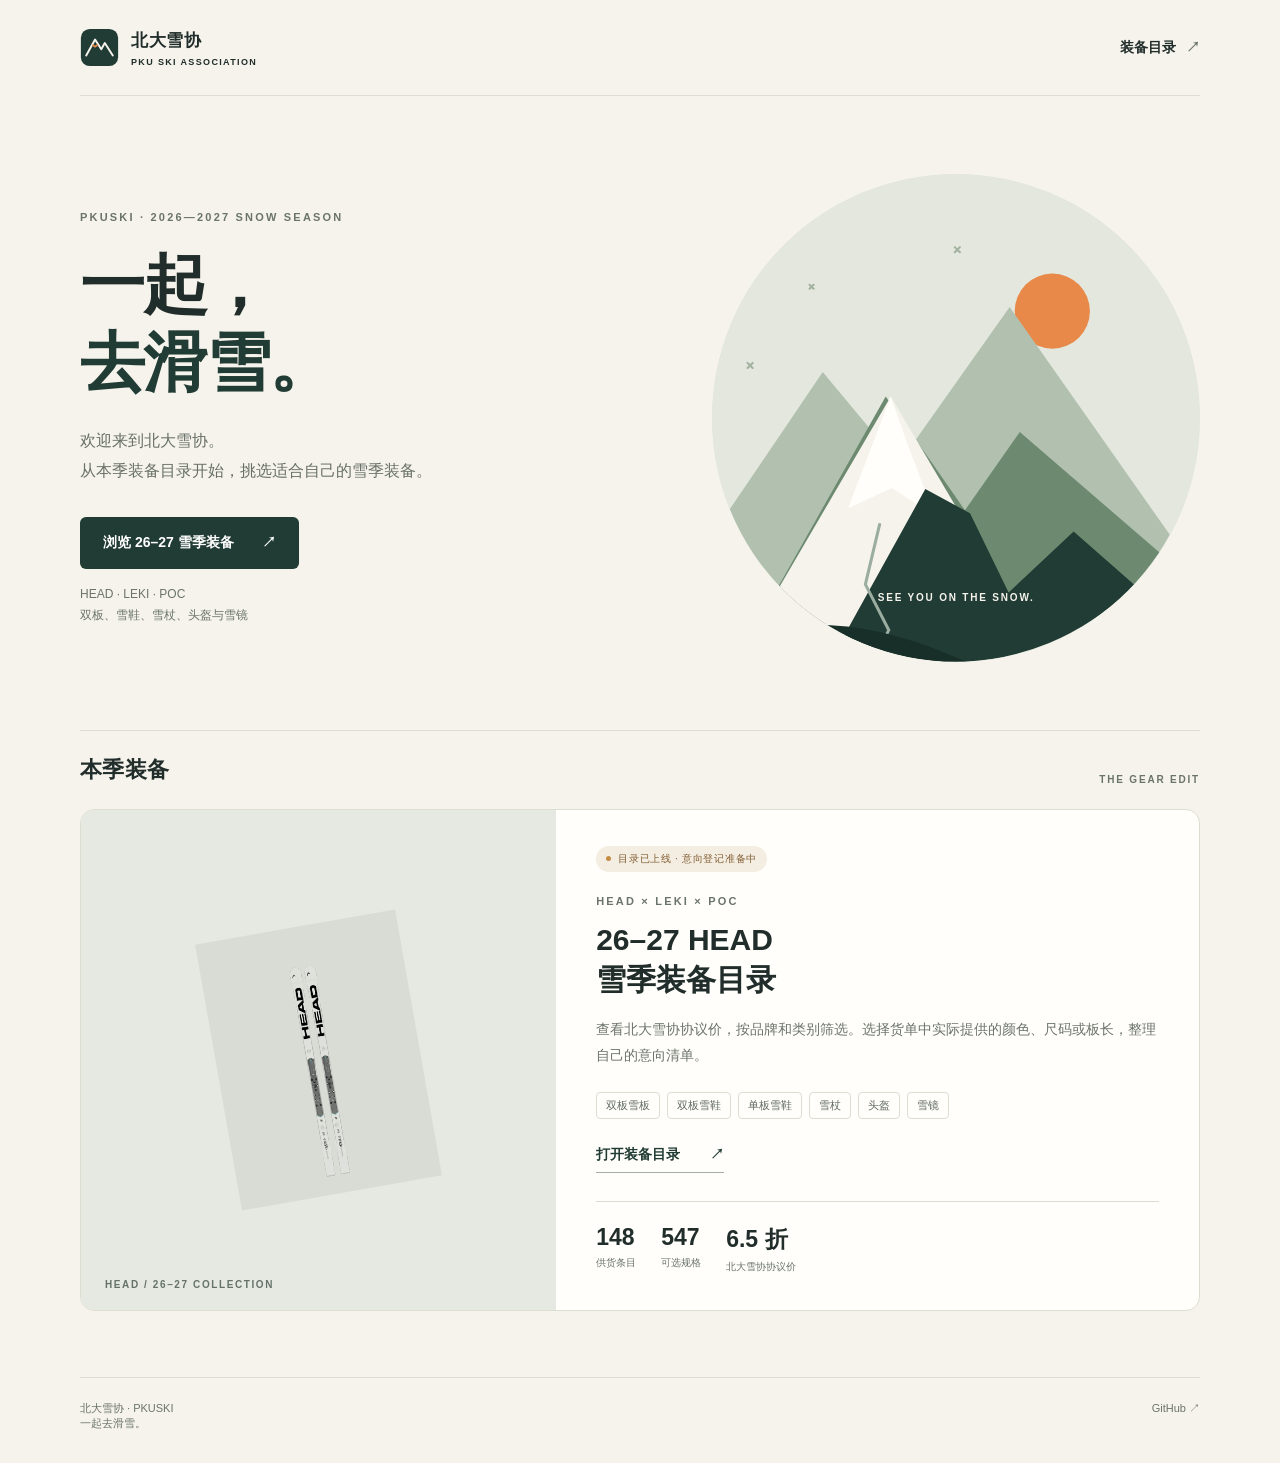
==== index.html @ 8ed2e972 "Publish PKUSKI homepage and HEADpresale equipment catalog" ====
<!doctype html>
<html lang="zh-CN">
<head>
  <meta charset="utf-8">
  <meta name="viewport" content="width=device-width,initial-scale=1">
  <meta name="referrer" content="no-referrer">
  <meta name="description" content="北大雪协 PKUSKI 主页。浏览 26–27 雪季 HEAD、LEKI、POC 装备目录，选择颜色、尺码与板长，整理个人意向清单。">
  <meta name="theme-color" content="#f5f3ec">
  <link rel="canonical" href="https://pkuski.github.io/">
  <title>北大雪协 · PKUSKI</title>
  <style>
    :root{--paper:#f5f3ec;--ink:#212d2a;--green:#213c34;--muted:#6b746b;--orange:#e88949;--line:#dcded2;font-family:-apple-system,BlinkMacSystemFont,"Segoe UI","PingFang SC","Microsoft YaHei",sans-serif;color:var(--ink);background:var(--paper)}
    *{box-sizing:border-box}body{margin:0}a{color:inherit;text-decoration:none}button,a{-webkit-tap-highlight-color:transparent}a:focus-visible{outline:3px solid var(--orange);outline-offset:6px}main,header,footer{width:min(1120px,calc(100% - 64px));margin:auto}header{display:flex;align-items:center;justify-content:space-between;gap:24px;padding:28px 0;border-bottom:1px solid var(--line)}.identity{display:flex;gap:12px;align-items:center}.identity svg{width:39px;height:39px}.identity strong{display:block;font-size:17px;letter-spacing:.04em}.identity small{display:block;font-size:9px;font-weight:700;letter-spacing:.15em;margin-top:5px}.nav-link{font-size:14px;font-weight:600}.nav-link span{margin-left:10px;color:var(--muted)}.hero{padding:78px 0 68px;display:grid;grid-template-columns:1.08fr .92fr;align-items:center;gap:60px}.eyebrow{font-size:11px;font-weight:700;letter-spacing:.2em;color:var(--muted);margin:0 0 23px}.hero h1{font-size:clamp(40px,5.1vw,65px);line-height:1.2;letter-spacing:-.03em;margin:0 0 24px;font-weight:750}.hero h1 span{display:block;color:var(--green)}.lead{font-size:16px;line-height:1.9;color:#687068;max-width:400px;margin:0 0 31px}.button{display:inline-flex;gap:28px;align-items:center;justify-content:space-between;padding:16px 23px;background:var(--green);color:#fff;border-radius:6px;font-size:14px;font-weight:600;min-height:52px}.button:hover{background:#355147}.hero-note{font-size:12px;color:var(--muted);line-height:1.7;margin:15px 0 0}.mountain{position:relative;aspect-ratio:1/1;border-radius:50%;overflow:hidden;background:#e3e7dd}.mountain svg{width:100%;height:100%;display:block}.season-label{position:absolute;left:50%;bottom:12%;transform:translateX(-50%);font-size:10px;letter-spacing:.18em;font-weight:700;color:#f5f3ec;white-space:nowrap}.section-top{display:flex;align-items:end;justify-content:space-between;padding:24px 0;border-top:1px solid var(--line);gap:20px}.section-top h2{margin:0;font-size:22px;letter-spacing:.02em}.section-top p{font-size:10px;font-weight:700;letter-spacing:.18em;color:var(--muted);margin:0}.gear-card{display:grid;grid-template-columns:.85fr 1.15fr;background:#fffefa;border:1px solid var(--line);border-radius:14px;overflow:hidden;margin-bottom:66px}.gear-art{min-height:320px;position:relative;background:#e6e9e2;display:flex;align-items:center;justify-content:center;padding:26px;overflow:hidden}.gear-art img{width:100%;height:270px;object-fit:contain;mix-blend-mode:multiply;transform:rotate(-10deg)}.gear-art small{position:absolute;bottom:20px;left:24px;font-size:10px;letter-spacing:.16em;font-weight:700;color:#657269}.gear-info{padding:36px 40px}.tag{display:inline-flex;align-items:center;gap:7px;padding:6px 10px;border-radius:30px;font-size:10px;letter-spacing:.07em;background:#f4eee2;color:#805d32}.tag::before{content:"";width:5px;height:5px;border-radius:50%;background:#c28d46}.gear-info .eyebrow{margin:23px 0 13px}.gear-info h3{font-size:30px;line-height:1.35;margin:0 0 16px}.gear-description{color:#6c746b;font-size:14px;line-height:1.85;margin:0 0 24px}.categories{display:flex;gap:7px;flex-wrap:wrap;margin-bottom:26px}.categories span{border:1px solid var(--line);padding:5px 9px;border-radius:4px;font-size:11px;color:#616b62}.gear-link{display:inline-flex;align-items:center;gap:30px;font-weight:700;font-size:14px;color:var(--green);border-bottom:1px solid #a4b0a1;padding-bottom:8px}.gear-link:hover{color:#65794f}.stats{display:flex;gap:25px;margin:28px 0 0;padding-top:22px;border-top:1px solid var(--line)}.stats strong{display:block;font-size:23px;font-weight:650}.stats span{display:block;font-size:10px;margin-top:5px;color:var(--muted)}footer{border-top:1px solid var(--line);padding:23px 0 32px;display:flex;justify-content:space-between;gap:24px;font-size:11px;color:var(--muted)}footer a:hover{color:var(--green)}
    @media(max-width:700px){main,header,footer{width:calc(100% - 36px)}header{padding:21px 0}.identity strong{font-size:15px}.identity small{font-size:8px}.identity svg{width:34px;height:34px}.nav-link{font-size:12px}.hero{padding:47px 0 40px;grid-template-columns:1fr;gap:35px}.hero h1{font-size:44px}.hero .eyebrow{margin-bottom:18px}.lead{font-size:14px;margin-bottom:24px}.mountain{width:75%;max-width:330px;margin:0 auto}.section-top{padding:22px 0}.section-top h2{font-size:19px}.section-top p{font-size:9px}.gear-card{grid-template-columns:1fr;margin-bottom:42px}.gear-art{min-height:215px;padding:18px}.gear-art img{height:190px}.gear-info{padding:28px 23px}.gear-info h3{font-size:27px}.gear-info .eyebrow{margin-top:20px}.stats{gap:28px}.stats strong{font-size:22px}footer{font-size:10px;line-height:1.7;align-items:center}.nav-link span{margin-left:4px}}
    @media(prefers-reduced-motion:reduce){*{scroll-behavior:auto}}
  </style>
</head>
<body>
  <header>
    <a class="identity" href="./" aria-label="北大雪协主页">
      <svg viewBox="0 0 44 44" aria-hidden="true"><rect x="1" y="1" width="42" height="42" rx="10" fill="#213c34"/><path d="m7 31 10-18 7 11 4-7 9 14" fill="none" stroke="#f5f3ec" stroke-width="2.2" stroke-linecap="round" stroke-linejoin="round"/><path d="m14 19 3 2 3-2" fill="none" stroke="#e88949" stroke-width="2"/></svg>
      <span><strong>北大雪协</strong><small>PKU SKI ASSOCIATION</small></span>
    </a>
    <a class="nav-link" href="./HEADpresale/">装备目录<span aria-hidden="true">↗</span></a>
  </header>
  <main>
    <section class="hero">
      <div>
        <p class="eyebrow">PKUSKI · 2026—2027 SNOW SEASON</p>
        <h1>一起，<span>去滑雪。</span></h1>
        <p class="lead">欢迎来到北大雪协。<br>从本季装备目录开始，挑选适合自己的雪季装备。</p>
        <a class="button" href="./HEADpresale/">浏览 26–27 雪季装备 <span aria-hidden="true">↗</span></a>
        <p class="hero-note">HEAD · LEKI · POC<br>双板、雪鞋、雪杖、头盔与雪镜</p>
      </div>
      <div class="mountain" aria-hidden="true">
        <svg viewBox="0 0 480 480"><defs><clipPath id="circle"><circle cx="240" cy="240" r="240"/></clipPath></defs><g clip-path="url(#circle)"><rect width="480" height="480" fill="#e3e7dd"/><circle cx="335" cy="135" r="37" fill="#e88949"/><path d="m-30 400 139-205 75 90 109-154 216 307z" fill="#b1c0af"/><path d="m45 442 126-223 78 112 54-77 225 194z" fill="#6d8a71"/><path d="m0 520 176-301 169 286z" fill="#f5f3ec"/><path d="m176 219-42 110 43-20 42 27-28-74z" fill="#fffefa"/><path d="m210 310 44 24 38 78 64-60 187 164H96z" fill="#213c34"/><path d="m165 345-14 59 23 45-27 54" stroke="#9baca0" stroke-width="3" fill="none" stroke-linecap="round"/><path d="M0 461q114-40 233 12t260-12v80H0" fill="#172e29"/><path d="m35 186 5 5m-5 0 5-5m56-77 4 4m-4 0 4-4m139-37 5 5m-5 0 5-5" stroke="#a3b2a0" stroke-width="2" stroke-linecap="round"/></g></svg>
        <span class="season-label">SEE YOU ON THE SNOW.</span>
      </div>
    </section>
    <section aria-labelledby="gear-heading">
      <div class="section-top"><h2 id="gear-heading">本季装备</h2><p>THE GEAR EDIT</p></div>
      <article class="gear-card">
        <div class="gear-art"><img src="./HEADpresale/products/head-f313005-official.webp" alt="HEAD 双板雪板官方产品图片" width="420" height="270" loading="lazy"><small>HEAD / 26–27 COLLECTION</small></div>
        <div class="gear-info">
          <span class="tag">目录已上线 · 意向登记准备中</span>
          <p class="eyebrow">HEAD × LEKI × POC</p>
          <h3>26–27 HEAD<br>雪季装备目录</h3>
          <p class="gear-description">查看北大雪协协议价，按品牌和类别筛选。选择货单中实际提供的颜色、尺码或板长，整理自己的意向清单。</p>
          <div class="categories" aria-label="商品类别"><span>双板雪板</span><span>双板雪鞋</span><span>单板雪鞋</span><span>雪杖</span><span>头盔</span><span>雪镜</span></div>
          <a class="gear-link" href="./HEADpresale/">打开装备目录 <span aria-hidden="true">↗</span></a>
          <div class="stats"><div><strong>148</strong><span>供货条目</span></div><div><strong>547</strong><span>可选规格</span></div><div><strong>6.5 折</strong><span>北大雪协协议价</span></div></div>
        </div>
      </article>
    </section>
  </main>
  <footer><span>北大雪协 · PKUSKI<br>一起去滑雪。</span><a href="https://github.com/PKUSKI" target="_blank" rel="noreferrer">GitHub ↗</a></footer>
</body>
</html>
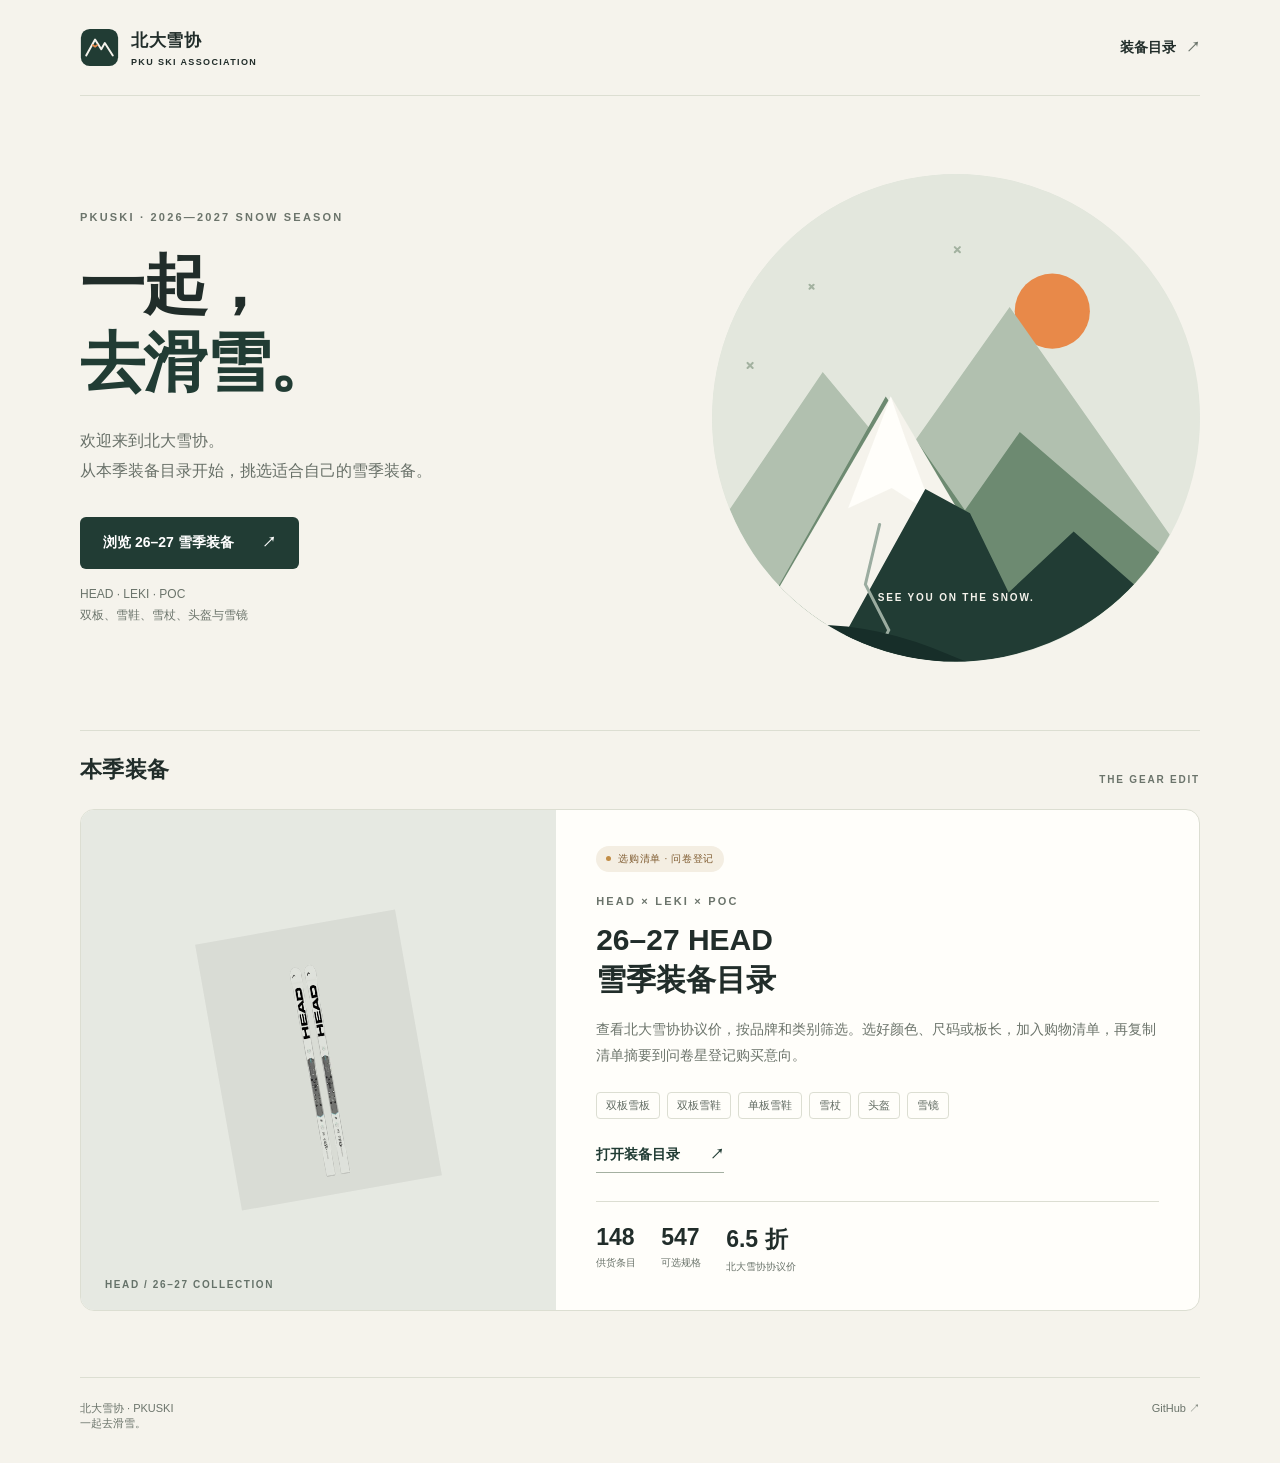
==== commit e1cc7f88: "Add shopping-list summaries and questionnaire handoff to HEADpresale" ====
--- a/index.html
+++ b/index.html
@@ -42,10 +42,10 @@
       <article class="gear-card">
         <div class="gear-art"><img src="./HEADpresale/products/head-f313005-official.webp" alt="HEAD 双板雪板官方产品图片" width="420" height="270" loading="lazy"><small>HEAD / 26–27 COLLECTION</small></div>
         <div class="gear-info">
-          <span class="tag">目录已上线 · 意向登记准备中</span>
+          <span class="tag">选购清单 · 问卷登记</span>
           <p class="eyebrow">HEAD × LEKI × POC</p>
           <h3>26–27 HEAD<br>雪季装备目录</h3>
-          <p class="gear-description">查看北大雪协协议价，按品牌和类别筛选。选择货单中实际提供的颜色、尺码或板长，整理自己的意向清单。</p>
+          <p class="gear-description">查看北大雪协协议价，按品牌和类别筛选。选好颜色、尺码或板长，加入购物清单，再复制清单摘要到问卷星登记购买意向。</p>
           <div class="categories" aria-label="商品类别"><span>双板雪板</span><span>双板雪鞋</span><span>单板雪鞋</span><span>雪杖</span><span>头盔</span><span>雪镜</span></div>
           <a class="gear-link" href="./HEADpresale/">打开装备目录 <span aria-hidden="true">↗</span></a>
           <div class="stats"><div><strong>148</strong><span>供货条目</span></div><div><strong>547</strong><span>可选规格</span></div><div><strong>6.5 折</strong><span>北大雪协协议价</span></div></div>
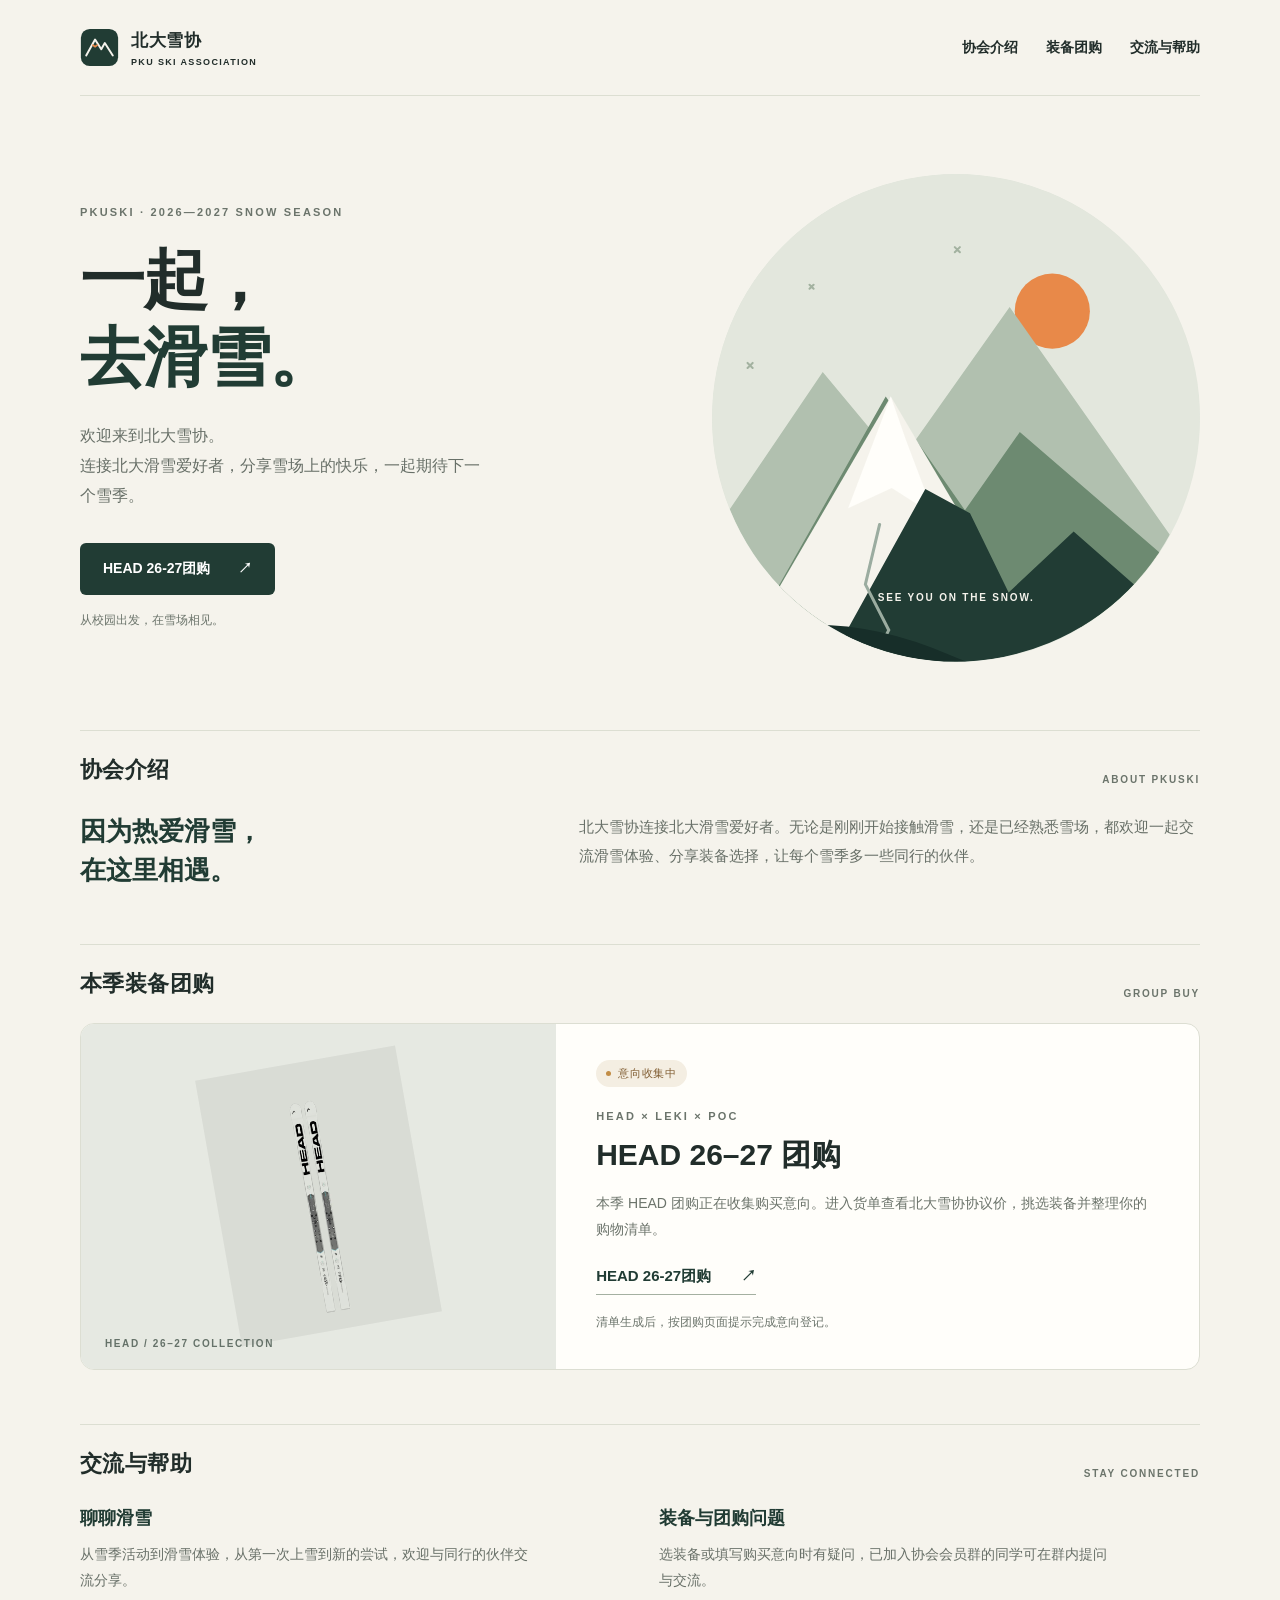
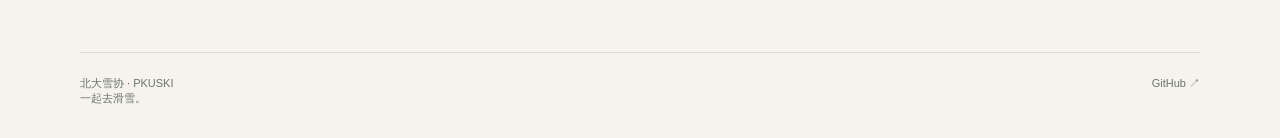
==== commit 9a10f810: "Refine association homepage and HEAD intent guide; connect questionnaire" ====
--- a/index.html
+++ b/index.html
@@ -4,14 +4,14 @@
   <meta charset="utf-8">
   <meta name="viewport" content="width=device-width,initial-scale=1">
   <meta name="referrer" content="no-referrer">
-  <meta name="description" content="北大雪协 PKUSKI 主页。浏览 26–27 雪季 HEAD、LEKI、POC 装备目录，选择颜色、尺码与板长，整理个人意向清单。">
+  <meta name="description" content="北大雪协 PKUSKI 主页。连接北大滑雪爱好者，交流滑雪体验，了解本季装备团购。HEAD 26-27团购购买意向收集中。">
   <meta name="theme-color" content="#f5f3ec">
   <link rel="canonical" href="https://pkuski.github.io/">
   <title>北大雪协 · PKUSKI</title>
   <style>
     :root{--paper:#f5f3ec;--ink:#212d2a;--green:#213c34;--muted:#6b746b;--orange:#e88949;--line:#dcded2;font-family:-apple-system,BlinkMacSystemFont,"Segoe UI","PingFang SC","Microsoft YaHei",sans-serif;color:var(--ink);background:var(--paper)}
-    *{box-sizing:border-box}body{margin:0}a{color:inherit;text-decoration:none}button,a{-webkit-tap-highlight-color:transparent}a:focus-visible{outline:3px solid var(--orange);outline-offset:6px}main,header,footer{width:min(1120px,calc(100% - 64px));margin:auto}header{display:flex;align-items:center;justify-content:space-between;gap:24px;padding:28px 0;border-bottom:1px solid var(--line)}.identity{display:flex;gap:12px;align-items:center}.identity svg{width:39px;height:39px}.identity strong{display:block;font-size:17px;letter-spacing:.04em}.identity small{display:block;font-size:9px;font-weight:700;letter-spacing:.15em;margin-top:5px}.nav-link{font-size:14px;font-weight:600}.nav-link span{margin-left:10px;color:var(--muted)}.hero{padding:78px 0 68px;display:grid;grid-template-columns:1.08fr .92fr;align-items:center;gap:60px}.eyebrow{font-size:11px;font-weight:700;letter-spacing:.2em;color:var(--muted);margin:0 0 23px}.hero h1{font-size:clamp(40px,5.1vw,65px);line-height:1.2;letter-spacing:-.03em;margin:0 0 24px;font-weight:750}.hero h1 span{display:block;color:var(--green)}.lead{font-size:16px;line-height:1.9;color:#687068;max-width:400px;margin:0 0 31px}.button{display:inline-flex;gap:28px;align-items:center;justify-content:space-between;padding:16px 23px;background:var(--green);color:#fff;border-radius:6px;font-size:14px;font-weight:600;min-height:52px}.button:hover{background:#355147}.hero-note{font-size:12px;color:var(--muted);line-height:1.7;margin:15px 0 0}.mountain{position:relative;aspect-ratio:1/1;border-radius:50%;overflow:hidden;background:#e3e7dd}.mountain svg{width:100%;height:100%;display:block}.season-label{position:absolute;left:50%;bottom:12%;transform:translateX(-50%);font-size:10px;letter-spacing:.18em;font-weight:700;color:#f5f3ec;white-space:nowrap}.section-top{display:flex;align-items:end;justify-content:space-between;padding:24px 0;border-top:1px solid var(--line);gap:20px}.section-top h2{margin:0;font-size:22px;letter-spacing:.02em}.section-top p{font-size:10px;font-weight:700;letter-spacing:.18em;color:var(--muted);margin:0}.gear-card{display:grid;grid-template-columns:.85fr 1.15fr;background:#fffefa;border:1px solid var(--line);border-radius:14px;overflow:hidden;margin-bottom:66px}.gear-art{min-height:320px;position:relative;background:#e6e9e2;display:flex;align-items:center;justify-content:center;padding:26px;overflow:hidden}.gear-art img{width:100%;height:270px;object-fit:contain;mix-blend-mode:multiply;transform:rotate(-10deg)}.gear-art small{position:absolute;bottom:20px;left:24px;font-size:10px;letter-spacing:.16em;font-weight:700;color:#657269}.gear-info{padding:36px 40px}.tag{display:inline-flex;align-items:center;gap:7px;padding:6px 10px;border-radius:30px;font-size:10px;letter-spacing:.07em;background:#f4eee2;color:#805d32}.tag::before{content:"";width:5px;height:5px;border-radius:50%;background:#c28d46}.gear-info .eyebrow{margin:23px 0 13px}.gear-info h3{font-size:30px;line-height:1.35;margin:0 0 16px}.gear-description{color:#6c746b;font-size:14px;line-height:1.85;margin:0 0 24px}.categories{display:flex;gap:7px;flex-wrap:wrap;margin-bottom:26px}.categories span{border:1px solid var(--line);padding:5px 9px;border-radius:4px;font-size:11px;color:#616b62}.gear-link{display:inline-flex;align-items:center;gap:30px;font-weight:700;font-size:14px;color:var(--green);border-bottom:1px solid #a4b0a1;padding-bottom:8px}.gear-link:hover{color:#65794f}.stats{display:flex;gap:25px;margin:28px 0 0;padding-top:22px;border-top:1px solid var(--line)}.stats strong{display:block;font-size:23px;font-weight:650}.stats span{display:block;font-size:10px;margin-top:5px;color:var(--muted)}footer{border-top:1px solid var(--line);padding:23px 0 32px;display:flex;justify-content:space-between;gap:24px;font-size:11px;color:var(--muted)}footer a:hover{color:var(--green)}
-    @media(max-width:700px){main,header,footer{width:calc(100% - 36px)}header{padding:21px 0}.identity strong{font-size:15px}.identity small{font-size:8px}.identity svg{width:34px;height:34px}.nav-link{font-size:12px}.hero{padding:47px 0 40px;grid-template-columns:1fr;gap:35px}.hero h1{font-size:44px}.hero .eyebrow{margin-bottom:18px}.lead{font-size:14px;margin-bottom:24px}.mountain{width:75%;max-width:330px;margin:0 auto}.section-top{padding:22px 0}.section-top h2{font-size:19px}.section-top p{font-size:9px}.gear-card{grid-template-columns:1fr;margin-bottom:42px}.gear-art{min-height:215px;padding:18px}.gear-art img{height:190px}.gear-info{padding:28px 23px}.gear-info h3{font-size:27px}.gear-info .eyebrow{margin-top:20px}.stats{gap:28px}.stats strong{font-size:22px}footer{font-size:10px;line-height:1.7;align-items:center}.nav-link span{margin-left:4px}}
+    *{box-sizing:border-box}body{margin:0}a{color:inherit;text-decoration:none}button,a{-webkit-tap-highlight-color:transparent}a:focus-visible{outline:3px solid var(--orange);outline-offset:6px}main,header,footer{width:min(1120px,calc(100% - 64px));margin:auto}header{display:flex;align-items:center;justify-content:space-between;gap:24px;padding:28px 0;border-bottom:1px solid var(--line)}.identity{display:flex;gap:12px;align-items:center;flex-shrink:0}.identity svg{width:39px;height:39px}.identity strong{display:block;font-size:17px;letter-spacing:.04em}.identity small{display:block;font-size:9px;font-weight:700;letter-spacing:.15em;margin-top:5px}nav{display:flex;align-items:center;gap:28px}.nav-link{font-size:14px;font-weight:600;white-space:nowrap}.nav-link:hover{color:#65794f}section[id]{scroll-margin-top:24px}.hero{padding:78px 0 68px;display:grid;grid-template-columns:1.08fr .92fr;align-items:center;gap:60px}.eyebrow{font-size:11px;font-weight:700;letter-spacing:.2em;color:var(--muted);margin:0 0 23px}.hero h1{font-size:clamp(40px,5.1vw,65px);line-height:1.2;letter-spacing:-.03em;margin:0 0 24px;font-weight:750}.hero h1 span{display:block;color:var(--green)}.lead{font-size:16px;line-height:1.9;color:#687068;max-width:400px;margin:0 0 31px}.button{display:inline-flex;gap:28px;align-items:center;justify-content:space-between;padding:16px 23px;background:var(--green);color:#fff;border-radius:6px;font-size:14px;font-weight:600;min-height:52px}.button:hover{background:#355147}.hero-note{font-size:12px;color:var(--muted);line-height:1.7;margin:15px 0 0}.mountain{position:relative;aspect-ratio:1/1;border-radius:50%;overflow:hidden;background:#e3e7dd}.mountain svg{width:100%;height:100%;display:block}.season-label{position:absolute;left:50%;bottom:12%;transform:translateX(-50%);font-size:10px;letter-spacing:.18em;font-weight:700;color:#f5f3ec;white-space:nowrap}.section-top{display:flex;align-items:end;justify-content:space-between;padding:24px 0;border-top:1px solid var(--line);gap:20px}.section-top h2{margin:0;font-size:22px;letter-spacing:.02em}.section-top p{font-size:10px;font-weight:700;letter-spacing:.18em;color:var(--muted);margin:0}.about-copy{display:grid;grid-template-columns:.85fr 1.15fr;gap:40px;padding:3px 0 54px}.about-copy h3{font-size:26px;line-height:1.5;margin:0;font-weight:650;color:var(--green)}.about-copy p{margin:0;font-size:15px;line-height:1.95;color:#687068}.gear-card{display:grid;grid-template-columns:.85fr 1.15fr;background:#fffefa;border:1px solid var(--line);border-radius:14px;overflow:hidden;margin-bottom:54px}.gear-art{min-height:320px;position:relative;background:#e6e9e2;display:flex;align-items:center;justify-content:center;padding:26px;overflow:hidden}.gear-art img{width:100%;height:270px;object-fit:contain;mix-blend-mode:multiply;transform:rotate(-10deg)}.gear-art small{position:absolute;bottom:20px;left:24px;font-size:10px;letter-spacing:.16em;font-weight:700;color:#657269}.gear-info{padding:36px 40px}.tag{display:inline-flex;align-items:center;gap:7px;padding:6px 10px;border-radius:30px;font-size:11px;letter-spacing:.07em;background:#f4eee2;color:#805d32}.tag::before{content:"";width:5px;height:5px;border-radius:50%;background:#c28d46}.gear-info .eyebrow{margin:23px 0 13px}.gear-info h3{font-size:30px;line-height:1.35;margin:0 0 16px}.gear-description{color:#6c746b;font-size:14px;line-height:1.85;margin:0 0 24px}.gear-link{display:inline-flex;align-items:center;gap:30px;font-weight:700;font-size:15px;color:var(--green);border-bottom:1px solid #a4b0a1;padding-bottom:8px}.gear-link:hover{color:#65794f}.gear-note{font-size:12px;color:var(--muted);line-height:1.75;margin:17px 0 0}.community-grid{display:grid;grid-template-columns:1fr 1fr;gap:38px;padding:3px 0 58px}.community-grid h3{font-size:18px;color:var(--green);margin:0 0 11px}.community-grid p{font-size:14px;color:#687068;line-height:1.9;margin:0;max-width:450px}footer{border-top:1px solid var(--line);padding:23px 0 32px;display:flex;justify-content:space-between;gap:24px;font-size:11px;color:var(--muted)}footer a:hover{color:var(--green)}
+    @media(max-width:700px){main,header,footer{width:calc(100% - 36px)}header{padding:21px 0;flex-wrap:wrap;gap:21px}nav{width:100%;justify-content:space-between;gap:14px}.identity strong{font-size:15px}.identity small{font-size:8px}.identity svg{width:34px;height:34px}.nav-link{font-size:12px}.hero{padding:47px 0 40px;grid-template-columns:1fr;gap:35px}.hero h1{font-size:44px}.hero .eyebrow{margin-bottom:18px}.lead{font-size:14px;margin-bottom:24px}.mountain{width:75%;max-width:330px;margin:0 auto}.section-top{padding:22px 0}.section-top h2{font-size:19px}.section-top p{font-size:9px}.about-copy{grid-template-columns:1fr;gap:16px;padding-bottom:38px}.about-copy h3{font-size:23px}.about-copy p{font-size:14px}.gear-card{grid-template-columns:1fr;margin-bottom:38px}.gear-art{min-height:215px;padding:18px}.gear-art img{height:190px}.gear-info{padding:28px 23px}.gear-info h3{font-size:27px}.gear-info .eyebrow{margin-top:20px}.community-grid{grid-template-columns:1fr;gap:25px;padding-bottom:40px}footer{font-size:10px;line-height:1.7;align-items:center}}
     @media(prefers-reduced-motion:reduce){*{scroll-behavior:auto}}
   </style>
 </head>
@@ -21,38 +21,55 @@
       <svg viewBox="0 0 44 44" aria-hidden="true"><rect x="1" y="1" width="42" height="42" rx="10" fill="#213c34"/><path d="m7 31 10-18 7 11 4-7 9 14" fill="none" stroke="#f5f3ec" stroke-width="2.2" stroke-linecap="round" stroke-linejoin="round"/><path d="m14 19 3 2 3-2" fill="none" stroke="#e88949" stroke-width="2"/></svg>
       <span><strong>北大雪协</strong><small>PKU SKI ASSOCIATION</small></span>
     </a>
-    <a class="nav-link" href="./HEADpresale/">装备目录<span aria-hidden="true">↗</span></a>
+    <nav aria-label="主页导航">
+      <a class="nav-link" href="#about">协会介绍</a>
+      <a class="nav-link" href="#group-buy">装备团购</a>
+      <a class="nav-link" href="#community">交流与帮助</a>
+    </nav>
   </header>
   <main>
     <section class="hero">
       <div>
         <p class="eyebrow">PKUSKI · 2026—2027 SNOW SEASON</p>
         <h1>一起，<span>去滑雪。</span></h1>
-        <p class="lead">欢迎来到北大雪协。<br>从本季装备目录开始，挑选适合自己的雪季装备。</p>
-        <a class="button" href="./HEADpresale/">浏览 26–27 雪季装备 <span aria-hidden="true">↗</span></a>
-        <p class="hero-note">HEAD · LEKI · POC<br>双板、雪鞋、雪杖、头盔与雪镜</p>
+        <p class="lead">欢迎来到北大雪协。<br>连接北大滑雪爱好者，分享雪场上的快乐，一起期待下一个雪季。</p>
+        <a class="button" href="./HEADpresale/">HEAD 26-27团购 <span aria-hidden="true">↗</span></a>
+        <p class="hero-note">从校园出发，在雪场相见。</p>
       </div>
       <div class="mountain" aria-hidden="true">
         <svg viewBox="0 0 480 480"><defs><clipPath id="circle"><circle cx="240" cy="240" r="240"/></clipPath></defs><g clip-path="url(#circle)"><rect width="480" height="480" fill="#e3e7dd"/><circle cx="335" cy="135" r="37" fill="#e88949"/><path d="m-30 400 139-205 75 90 109-154 216 307z" fill="#b1c0af"/><path d="m45 442 126-223 78 112 54-77 225 194z" fill="#6d8a71"/><path d="m0 520 176-301 169 286z" fill="#f5f3ec"/><path d="m176 219-42 110 43-20 42 27-28-74z" fill="#fffefa"/><path d="m210 310 44 24 38 78 64-60 187 164H96z" fill="#213c34"/><path d="m165 345-14 59 23 45-27 54" stroke="#9baca0" stroke-width="3" fill="none" stroke-linecap="round"/><path d="M0 461q114-40 233 12t260-12v80H0" fill="#172e29"/><path d="m35 186 5 5m-5 0 5-5m56-77 4 4m-4 0 4-4m139-37 5 5m-5 0 5-5" stroke="#a3b2a0" stroke-width="2" stroke-linecap="round"/></g></svg>
         <span class="season-label">SEE YOU ON THE SNOW.</span>
       </div>
     </section>
-    <section aria-labelledby="gear-heading">
-      <div class="section-top"><h2 id="gear-heading">本季装备</h2><p>THE GEAR EDIT</p></div>
+    <section id="about" aria-labelledby="about-heading">
+      <div class="section-top"><h2 id="about-heading">协会介绍</h2><p>ABOUT PKUSKI</p></div>
+      <div class="about-copy">
+        <h3>因为热爱滑雪，<br>在这里相遇。</h3>
+        <p>北大雪协连接北大滑雪爱好者。无论是刚刚开始接触滑雪，还是已经熟悉雪场，都欢迎一起交流滑雪体验、分享装备选择，让每个雪季多一些同行的伙伴。</p>
+      </div>
+    </section>
+    <section id="group-buy" aria-labelledby="gear-heading">
+      <div class="section-top"><h2 id="gear-heading">本季装备团购</h2><p>GROUP BUY</p></div>
       <article class="gear-card">
         <div class="gear-art"><img src="./HEADpresale/products/head-f313005-official.webp" alt="HEAD 双板雪板官方产品图片" width="420" height="270" loading="lazy"><small>HEAD / 26–27 COLLECTION</small></div>
         <div class="gear-info">
-          <span class="tag">选购清单 · 问卷登记</span>
+          <span class="tag">意向收集中</span>
           <p class="eyebrow">HEAD × LEKI × POC</p>
-          <h3>26–27 HEAD<br>雪季装备目录</h3>
-          <p class="gear-description">查看北大雪协协议价，按品牌和类别筛选。选好颜色、尺码或板长，加入购物清单，再复制清单摘要到问卷星登记购买意向。</p>
-          <div class="categories" aria-label="商品类别"><span>双板雪板</span><span>双板雪鞋</span><span>单板雪鞋</span><span>雪杖</span><span>头盔</span><span>雪镜</span></div>
-          <a class="gear-link" href="./HEADpresale/">打开装备目录 <span aria-hidden="true">↗</span></a>
-          <div class="stats"><div><strong>148</strong><span>供货条目</span></div><div><strong>547</strong><span>可选规格</span></div><div><strong>6.5 折</strong><span>北大雪协协议价</span></div></div>
+          <h3>HEAD 26–27 团购</h3>
+          <p class="gear-description">本季 HEAD 团购正在收集购买意向。进入货单查看北大雪协协议价，挑选装备并整理你的购物清单。</p>
+          <a class="gear-link" href="./HEADpresale/">HEAD 26-27团购 <span aria-hidden="true">↗</span></a>
+          <p class="gear-note">清单生成后，按团购页面提示完成意向登记。</p>
         </div>
       </article>
     </section>
+    <section id="community" aria-labelledby="community-heading">
+      <div class="section-top"><h2 id="community-heading">交流与帮助</h2><p>STAY CONNECTED</p></div>
+      <div class="community-grid">
+        <div><h3>聊聊滑雪</h3><p>从雪季活动到滑雪体验，从第一次上雪到新的尝试，欢迎与同行的伙伴交流分享。</p></div>
+        <div><h3>装备与团购问题</h3><p>选装备或填写购买意向时有疑问，已加入协会会员群的同学可在群内提问与交流。</p></div>
+      </div>
+    </section>
   </main>
-  <footer><span>北大雪协 · PKUSKI<br>一起去滑雪。</span><a href="https://github.com/PKUSKI" target="_blank" rel="noreferrer">GitHub ↗</a></footer>
+  <footer><span>北大雪协 · PKUSKI<br>一起去滑雪。</span><a href="https://github.com/PKUSKI" target="_blank" rel="noopener noreferrer">GitHub ↗</a></footer>
 </body>
 </html>
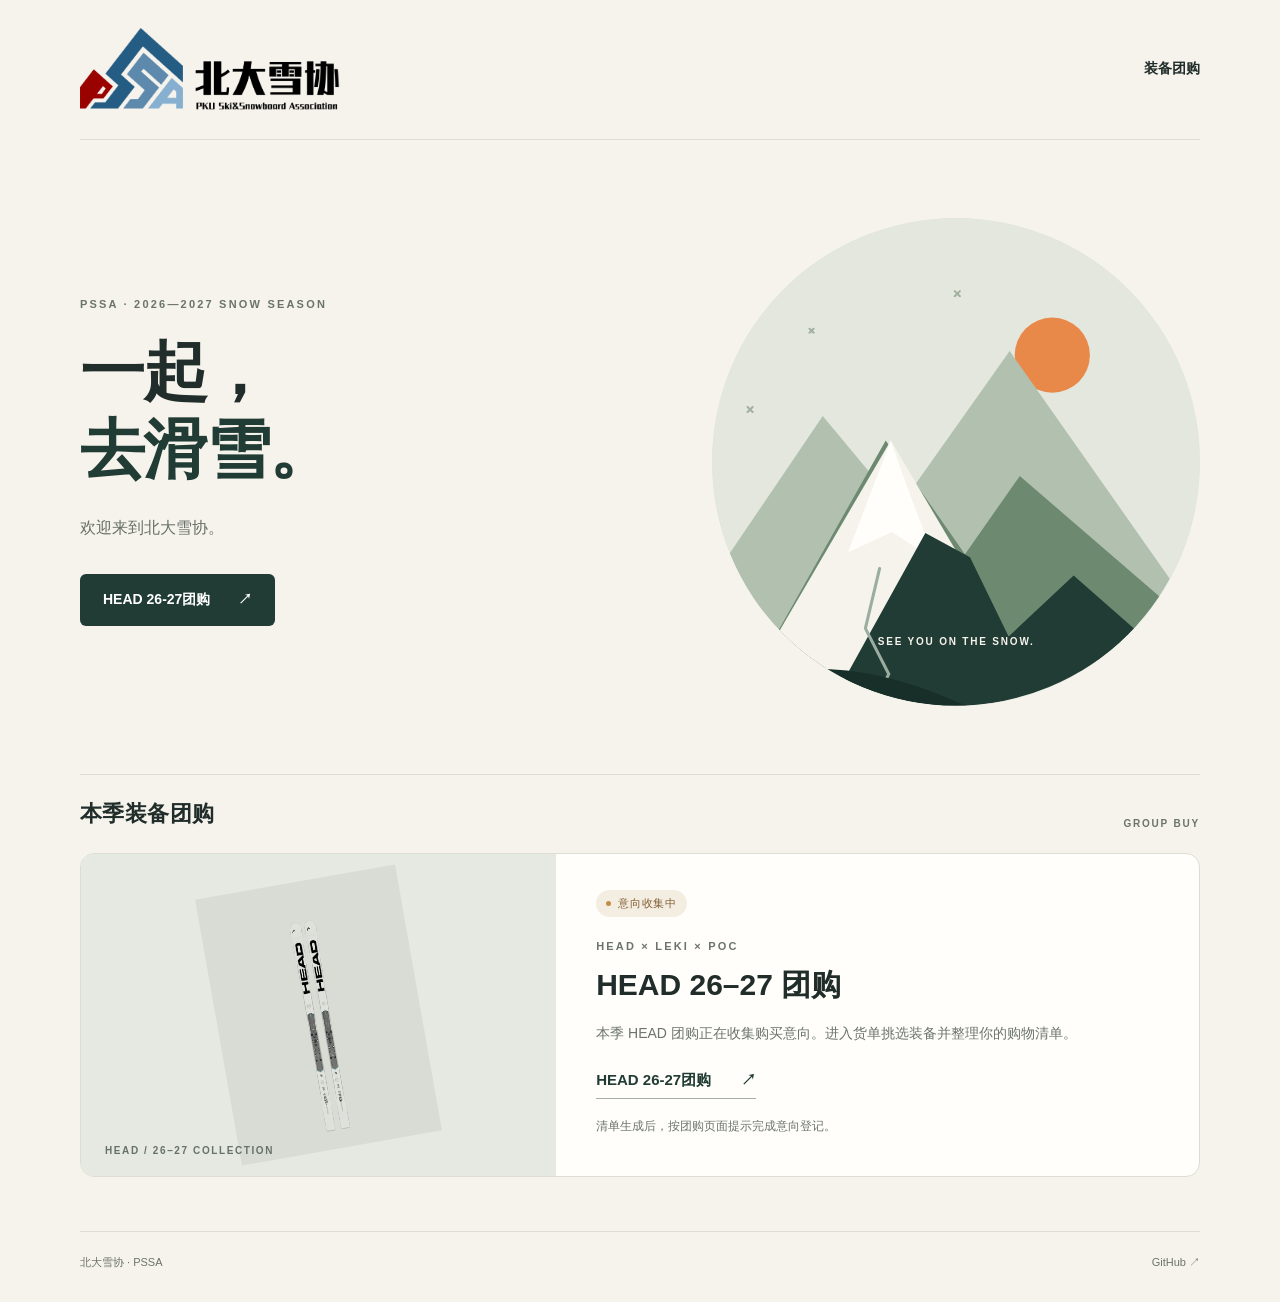
==== commit e8d17f37: "Use PSSA official branding and simplify pages; add HEAD group QR invite" ====
--- a/index.html
+++ b/index.html
@@ -4,48 +4,36 @@
   <meta charset="utf-8">
   <meta name="viewport" content="width=device-width,initial-scale=1">
   <meta name="referrer" content="no-referrer">
-  <meta name="description" content="北大雪协 PKUSKI 主页。连接北大滑雪爱好者，交流滑雪体验，了解本季装备团购。HEAD 26-27团购购买意向收集中。">
+  <meta name="description" content="北大雪协 PSSA（PKU Ski&amp;Snowboard Association）主页。了解本季装备团购，HEAD 26-27团购购买意向收集中。">
   <meta name="theme-color" content="#f5f3ec">
   <link rel="canonical" href="https://pkuski.github.io/">
-  <title>北大雪协 · PKUSKI</title>
+  <link rel="icon" type="image/png" href="./assets/pssa-logo-vertical.png">
+  <title>北大雪协 · PSSA</title>
   <style>
     :root{--paper:#f5f3ec;--ink:#212d2a;--green:#213c34;--muted:#6b746b;--orange:#e88949;--line:#dcded2;font-family:-apple-system,BlinkMacSystemFont,"Segoe UI","PingFang SC","Microsoft YaHei",sans-serif;color:var(--ink);background:var(--paper)}
-    *{box-sizing:border-box}body{margin:0}a{color:inherit;text-decoration:none}button,a{-webkit-tap-highlight-color:transparent}a:focus-visible{outline:3px solid var(--orange);outline-offset:6px}main,header,footer{width:min(1120px,calc(100% - 64px));margin:auto}header{display:flex;align-items:center;justify-content:space-between;gap:24px;padding:28px 0;border-bottom:1px solid var(--line)}.identity{display:flex;gap:12px;align-items:center;flex-shrink:0}.identity svg{width:39px;height:39px}.identity strong{display:block;font-size:17px;letter-spacing:.04em}.identity small{display:block;font-size:9px;font-weight:700;letter-spacing:.15em;margin-top:5px}nav{display:flex;align-items:center;gap:28px}.nav-link{font-size:14px;font-weight:600;white-space:nowrap}.nav-link:hover{color:#65794f}section[id]{scroll-margin-top:24px}.hero{padding:78px 0 68px;display:grid;grid-template-columns:1.08fr .92fr;align-items:center;gap:60px}.eyebrow{font-size:11px;font-weight:700;letter-spacing:.2em;color:var(--muted);margin:0 0 23px}.hero h1{font-size:clamp(40px,5.1vw,65px);line-height:1.2;letter-spacing:-.03em;margin:0 0 24px;font-weight:750}.hero h1 span{display:block;color:var(--green)}.lead{font-size:16px;line-height:1.9;color:#687068;max-width:400px;margin:0 0 31px}.button{display:inline-flex;gap:28px;align-items:center;justify-content:space-between;padding:16px 23px;background:var(--green);color:#fff;border-radius:6px;font-size:14px;font-weight:600;min-height:52px}.button:hover{background:#355147}.hero-note{font-size:12px;color:var(--muted);line-height:1.7;margin:15px 0 0}.mountain{position:relative;aspect-ratio:1/1;border-radius:50%;overflow:hidden;background:#e3e7dd}.mountain svg{width:100%;height:100%;display:block}.season-label{position:absolute;left:50%;bottom:12%;transform:translateX(-50%);font-size:10px;letter-spacing:.18em;font-weight:700;color:#f5f3ec;white-space:nowrap}.section-top{display:flex;align-items:end;justify-content:space-between;padding:24px 0;border-top:1px solid var(--line);gap:20px}.section-top h2{margin:0;font-size:22px;letter-spacing:.02em}.section-top p{font-size:10px;font-weight:700;letter-spacing:.18em;color:var(--muted);margin:0}.about-copy{display:grid;grid-template-columns:.85fr 1.15fr;gap:40px;padding:3px 0 54px}.about-copy h3{font-size:26px;line-height:1.5;margin:0;font-weight:650;color:var(--green)}.about-copy p{margin:0;font-size:15px;line-height:1.95;color:#687068}.gear-card{display:grid;grid-template-columns:.85fr 1.15fr;background:#fffefa;border:1px solid var(--line);border-radius:14px;overflow:hidden;margin-bottom:54px}.gear-art{min-height:320px;position:relative;background:#e6e9e2;display:flex;align-items:center;justify-content:center;padding:26px;overflow:hidden}.gear-art img{width:100%;height:270px;object-fit:contain;mix-blend-mode:multiply;transform:rotate(-10deg)}.gear-art small{position:absolute;bottom:20px;left:24px;font-size:10px;letter-spacing:.16em;font-weight:700;color:#657269}.gear-info{padding:36px 40px}.tag{display:inline-flex;align-items:center;gap:7px;padding:6px 10px;border-radius:30px;font-size:11px;letter-spacing:.07em;background:#f4eee2;color:#805d32}.tag::before{content:"";width:5px;height:5px;border-radius:50%;background:#c28d46}.gear-info .eyebrow{margin:23px 0 13px}.gear-info h3{font-size:30px;line-height:1.35;margin:0 0 16px}.gear-description{color:#6c746b;font-size:14px;line-height:1.85;margin:0 0 24px}.gear-link{display:inline-flex;align-items:center;gap:30px;font-weight:700;font-size:15px;color:var(--green);border-bottom:1px solid #a4b0a1;padding-bottom:8px}.gear-link:hover{color:#65794f}.gear-note{font-size:12px;color:var(--muted);line-height:1.75;margin:17px 0 0}.community-grid{display:grid;grid-template-columns:1fr 1fr;gap:38px;padding:3px 0 58px}.community-grid h3{font-size:18px;color:var(--green);margin:0 0 11px}.community-grid p{font-size:14px;color:#687068;line-height:1.9;margin:0;max-width:450px}footer{border-top:1px solid var(--line);padding:23px 0 32px;display:flex;justify-content:space-between;gap:24px;font-size:11px;color:var(--muted)}footer a:hover{color:var(--green)}
-    @media(max-width:700px){main,header,footer{width:calc(100% - 36px)}header{padding:21px 0;flex-wrap:wrap;gap:21px}nav{width:100%;justify-content:space-between;gap:14px}.identity strong{font-size:15px}.identity small{font-size:8px}.identity svg{width:34px;height:34px}.nav-link{font-size:12px}.hero{padding:47px 0 40px;grid-template-columns:1fr;gap:35px}.hero h1{font-size:44px}.hero .eyebrow{margin-bottom:18px}.lead{font-size:14px;margin-bottom:24px}.mountain{width:75%;max-width:330px;margin:0 auto}.section-top{padding:22px 0}.section-top h2{font-size:19px}.section-top p{font-size:9px}.about-copy{grid-template-columns:1fr;gap:16px;padding-bottom:38px}.about-copy h3{font-size:23px}.about-copy p{font-size:14px}.gear-card{grid-template-columns:1fr;margin-bottom:38px}.gear-art{min-height:215px;padding:18px}.gear-art img{height:190px}.gear-info{padding:28px 23px}.gear-info h3{font-size:27px}.gear-info .eyebrow{margin-top:20px}.community-grid{grid-template-columns:1fr;gap:25px;padding-bottom:40px}footer{font-size:10px;line-height:1.7;align-items:center}}
+    *{box-sizing:border-box}body{margin:0}a{color:inherit;text-decoration:none}button,a{-webkit-tap-highlight-color:transparent}a:focus-visible{outline:3px solid var(--orange);outline-offset:6px}main,header,footer{width:min(1120px,calc(100% - 64px));margin:auto}header{display:flex;align-items:center;justify-content:space-between;gap:24px;padding:28px 0;border-bottom:1px solid var(--line)}.identity{display:block;min-width:0;max-width:calc(100% - 90px)}.identity img{display:block;width:260px;max-width:100%;height:auto}.nav-link{font-size:14px;font-weight:600;white-space:nowrap}.nav-link:hover{color:#65794f}section[id]{scroll-margin-top:24px}.hero{padding:78px 0 68px;display:grid;grid-template-columns:1.08fr .92fr;align-items:center;gap:60px}.eyebrow{font-size:11px;font-weight:700;letter-spacing:.2em;color:var(--muted);margin:0 0 23px}.hero h1{font-size:clamp(40px,5.1vw,65px);line-height:1.2;letter-spacing:-.03em;margin:0 0 24px;font-weight:750}.hero h1 span{display:block;color:var(--green)}.lead{font-size:16px;line-height:1.9;color:#687068;max-width:400px;margin:0 0 31px}.button{display:inline-flex;gap:28px;align-items:center;justify-content:space-between;padding:16px 23px;background:var(--green);color:#fff;border-radius:6px;font-size:14px;font-weight:600;min-height:52px}.button:hover{background:#355147}.mountain{position:relative;aspect-ratio:1/1;border-radius:50%;overflow:hidden;background:#e3e7dd}.mountain svg{width:100%;height:100%;display:block}.season-label{position:absolute;left:50%;bottom:12%;transform:translateX(-50%);font-size:10px;letter-spacing:.18em;font-weight:700;color:#f5f3ec;white-space:nowrap}.section-top{display:flex;align-items:end;justify-content:space-between;padding:24px 0;border-top:1px solid var(--line);gap:20px}.section-top h2{margin:0;font-size:22px;letter-spacing:.02em}.section-top p{font-size:10px;font-weight:700;letter-spacing:.18em;color:var(--muted);margin:0}.gear-card{display:grid;grid-template-columns:.85fr 1.15fr;background:#fffefa;border:1px solid var(--line);border-radius:14px;overflow:hidden;margin-bottom:54px}.gear-art{min-height:320px;position:relative;background:#e6e9e2;display:flex;align-items:center;justify-content:center;padding:26px;overflow:hidden}.gear-art img{width:100%;height:270px;object-fit:contain;mix-blend-mode:multiply;transform:rotate(-10deg)}.gear-art small{position:absolute;bottom:20px;left:24px;font-size:10px;letter-spacing:.16em;font-weight:700;color:#657269}.gear-info{padding:36px 40px}.tag{display:inline-flex;align-items:center;gap:7px;padding:6px 10px;border-radius:30px;font-size:11px;letter-spacing:.07em;background:#f4eee2;color:#805d32}.tag::before{content:"";width:5px;height:5px;border-radius:50%;background:#c28d46}.gear-info .eyebrow{margin:23px 0 13px}.gear-info h3{font-size:30px;line-height:1.35;margin:0 0 16px}.gear-description{color:#6c746b;font-size:14px;line-height:1.85;margin:0 0 24px}.gear-link{display:inline-flex;align-items:center;gap:30px;font-weight:700;font-size:15px;color:var(--green);border-bottom:1px solid #a4b0a1;padding-bottom:8px}.gear-link:hover{color:#65794f}.gear-note{font-size:12px;color:var(--muted);line-height:1.75;margin:17px 0 0}footer{border-top:1px solid var(--line);padding:23px 0 32px;display:flex;justify-content:space-between;gap:24px;font-size:11px;color:var(--muted)}footer a:hover{color:var(--green)}
+    @media(max-width:700px){main,header,footer{width:calc(100% - 36px)}header{padding:21px 0;gap:16px}.identity img{width:190px}.nav-link{font-size:12px}.hero{padding:47px 0 40px;grid-template-columns:1fr;gap:35px}.hero h1{font-size:44px}.hero .eyebrow{margin-bottom:18px}.lead{font-size:14px;margin-bottom:24px}.mountain{width:75%;max-width:330px;margin:0 auto}.section-top{padding:22px 0}.section-top h2{font-size:19px}.section-top p{font-size:9px}.gear-card{grid-template-columns:1fr;margin-bottom:38px}.gear-art{min-height:215px;padding:18px}.gear-art img{height:190px}.gear-info{padding:28px 23px}.gear-info h3{font-size:27px}.gear-info .eyebrow{margin-top:20px}footer{font-size:10px;line-height:1.7;align-items:center}}
     @media(prefers-reduced-motion:reduce){*{scroll-behavior:auto}}
   </style>
 </head>
 <body>
   <header>
-    <a class="identity" href="./" aria-label="北大雪协主页">
-      <svg viewBox="0 0 44 44" aria-hidden="true"><rect x="1" y="1" width="42" height="42" rx="10" fill="#213c34"/><path d="m7 31 10-18 7 11 4-7 9 14" fill="none" stroke="#f5f3ec" stroke-width="2.2" stroke-linecap="round" stroke-linejoin="round"/><path d="m14 19 3 2 3-2" fill="none" stroke="#e88949" stroke-width="2"/></svg>
-      <span><strong>北大雪协</strong><small>PKU SKI ASSOCIATION</small></span>
+    <a class="identity" href="./" aria-label="北大雪协 PSSA 主页">
+      <img src="./assets/pssa-logo-horizontal.png" alt="北大雪协 · PSSA · PKU Ski&amp;Snowboard Association">
     </a>
-    <nav aria-label="主页导航">
-      <a class="nav-link" href="#about">协会介绍</a>
-      <a class="nav-link" href="#group-buy">装备团购</a>
-      <a class="nav-link" href="#community">交流与帮助</a>
-    </nav>
+    <a class="nav-link" href="#group-buy">装备团购</a>
   </header>
   <main>
     <section class="hero">
       <div>
-        <p class="eyebrow">PKUSKI · 2026—2027 SNOW SEASON</p>
+        <p class="eyebrow">PSSA · 2026—2027 SNOW SEASON</p>
         <h1>一起，<span>去滑雪。</span></h1>
-        <p class="lead">欢迎来到北大雪协。<br>连接北大滑雪爱好者，分享雪场上的快乐，一起期待下一个雪季。</p>
+        <p class="lead">欢迎来到北大雪协。</p>
         <a class="button" href="./HEADpresale/">HEAD 26-27团购 <span aria-hidden="true">↗</span></a>
-        <p class="hero-note">从校园出发，在雪场相见。</p>
       </div>
       <div class="mountain" aria-hidden="true">
         <svg viewBox="0 0 480 480"><defs><clipPath id="circle"><circle cx="240" cy="240" r="240"/></clipPath></defs><g clip-path="url(#circle)"><rect width="480" height="480" fill="#e3e7dd"/><circle cx="335" cy="135" r="37" fill="#e88949"/><path d="m-30 400 139-205 75 90 109-154 216 307z" fill="#b1c0af"/><path d="m45 442 126-223 78 112 54-77 225 194z" fill="#6d8a71"/><path d="m0 520 176-301 169 286z" fill="#f5f3ec"/><path d="m176 219-42 110 43-20 42 27-28-74z" fill="#fffefa"/><path d="m210 310 44 24 38 78 64-60 187 164H96z" fill="#213c34"/><path d="m165 345-14 59 23 45-27 54" stroke="#9baca0" stroke-width="3" fill="none" stroke-linecap="round"/><path d="M0 461q114-40 233 12t260-12v80H0" fill="#172e29"/><path d="m35 186 5 5m-5 0 5-5m56-77 4 4m-4 0 4-4m139-37 5 5m-5 0 5-5" stroke="#a3b2a0" stroke-width="2" stroke-linecap="round"/></g></svg>
         <span class="season-label">SEE YOU ON THE SNOW.</span>
-      </div>
-    </section>
-    <section id="about" aria-labelledby="about-heading">
-      <div class="section-top"><h2 id="about-heading">协会介绍</h2><p>ABOUT PKUSKI</p></div>
-      <div class="about-copy">
-        <h3>因为热爱滑雪，<br>在这里相遇。</h3>
-        <p>北大雪协连接北大滑雪爱好者。无论是刚刚开始接触滑雪，还是已经熟悉雪场，都欢迎一起交流滑雪体验、分享装备选择，让每个雪季多一些同行的伙伴。</p>
       </div>
     </section>
     <section id="group-buy" aria-labelledby="gear-heading">
@@ -56,20 +44,13 @@
           <span class="tag">意向收集中</span>
           <p class="eyebrow">HEAD × LEKI × POC</p>
           <h3>HEAD 26–27 团购</h3>
-          <p class="gear-description">本季 HEAD 团购正在收集购买意向。进入货单查看北大雪协协议价，挑选装备并整理你的购物清单。</p>
+          <p class="gear-description">本季 HEAD 团购正在收集购买意向。进入货单挑选装备并整理你的购物清单。</p>
           <a class="gear-link" href="./HEADpresale/">HEAD 26-27团购 <span aria-hidden="true">↗</span></a>
           <p class="gear-note">清单生成后，按团购页面提示完成意向登记。</p>
         </div>
       </article>
     </section>
-    <section id="community" aria-labelledby="community-heading">
-      <div class="section-top"><h2 id="community-heading">交流与帮助</h2><p>STAY CONNECTED</p></div>
-      <div class="community-grid">
-        <div><h3>聊聊滑雪</h3><p>从雪季活动到滑雪体验，从第一次上雪到新的尝试，欢迎与同行的伙伴交流分享。</p></div>
-        <div><h3>装备与团购问题</h3><p>选装备或填写购买意向时有疑问，已加入协会会员群的同学可在群内提问与交流。</p></div>
-      </div>
-    </section>
   </main>
-  <footer><span>北大雪协 · PKUSKI<br>一起去滑雪。</span><a href="https://github.com/PKUSKI" target="_blank" rel="noopener noreferrer">GitHub ↗</a></footer>
+  <footer><span>北大雪协 · PSSA</span><a href="https://github.com/PKUSKI" target="_blank" rel="noopener noreferrer">GitHub ↗</a></footer>
 </body>
 </html>
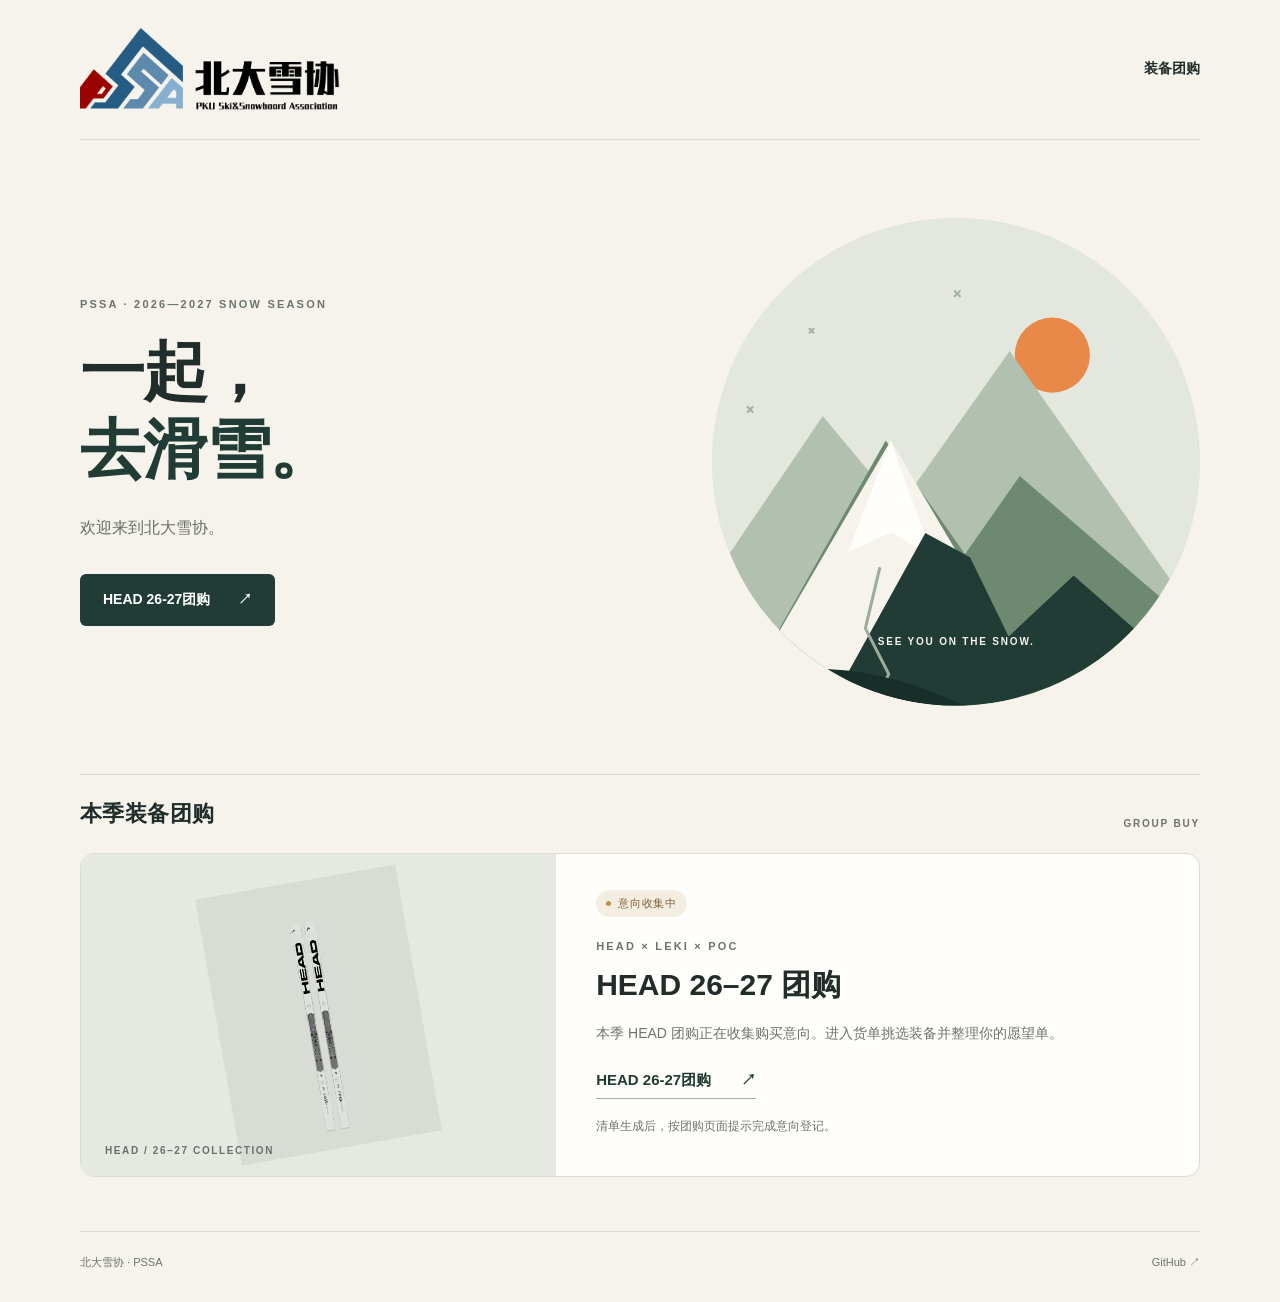
==== commit 8a23009f: "Use wishlist wording throughout the selection and submission interface" ====
--- a/index.html
+++ b/index.html
@@ -44,7 +44,7 @@
           <span class="tag">意向收集中</span>
           <p class="eyebrow">HEAD × LEKI × POC</p>
           <h3>HEAD 26–27 团购</h3>
-          <p class="gear-description">本季 HEAD 团购正在收集购买意向。进入货单挑选装备并整理你的购物清单。</p>
+          <p class="gear-description">本季 HEAD 团购正在收集购买意向。进入货单挑选装备并整理你的愿望单。</p>
           <a class="gear-link" href="./HEADpresale/">HEAD 26-27团购 <span aria-hidden="true">↗</span></a>
           <p class="gear-note">清单生成后，按团购页面提示完成意向登记。</p>
         </div>
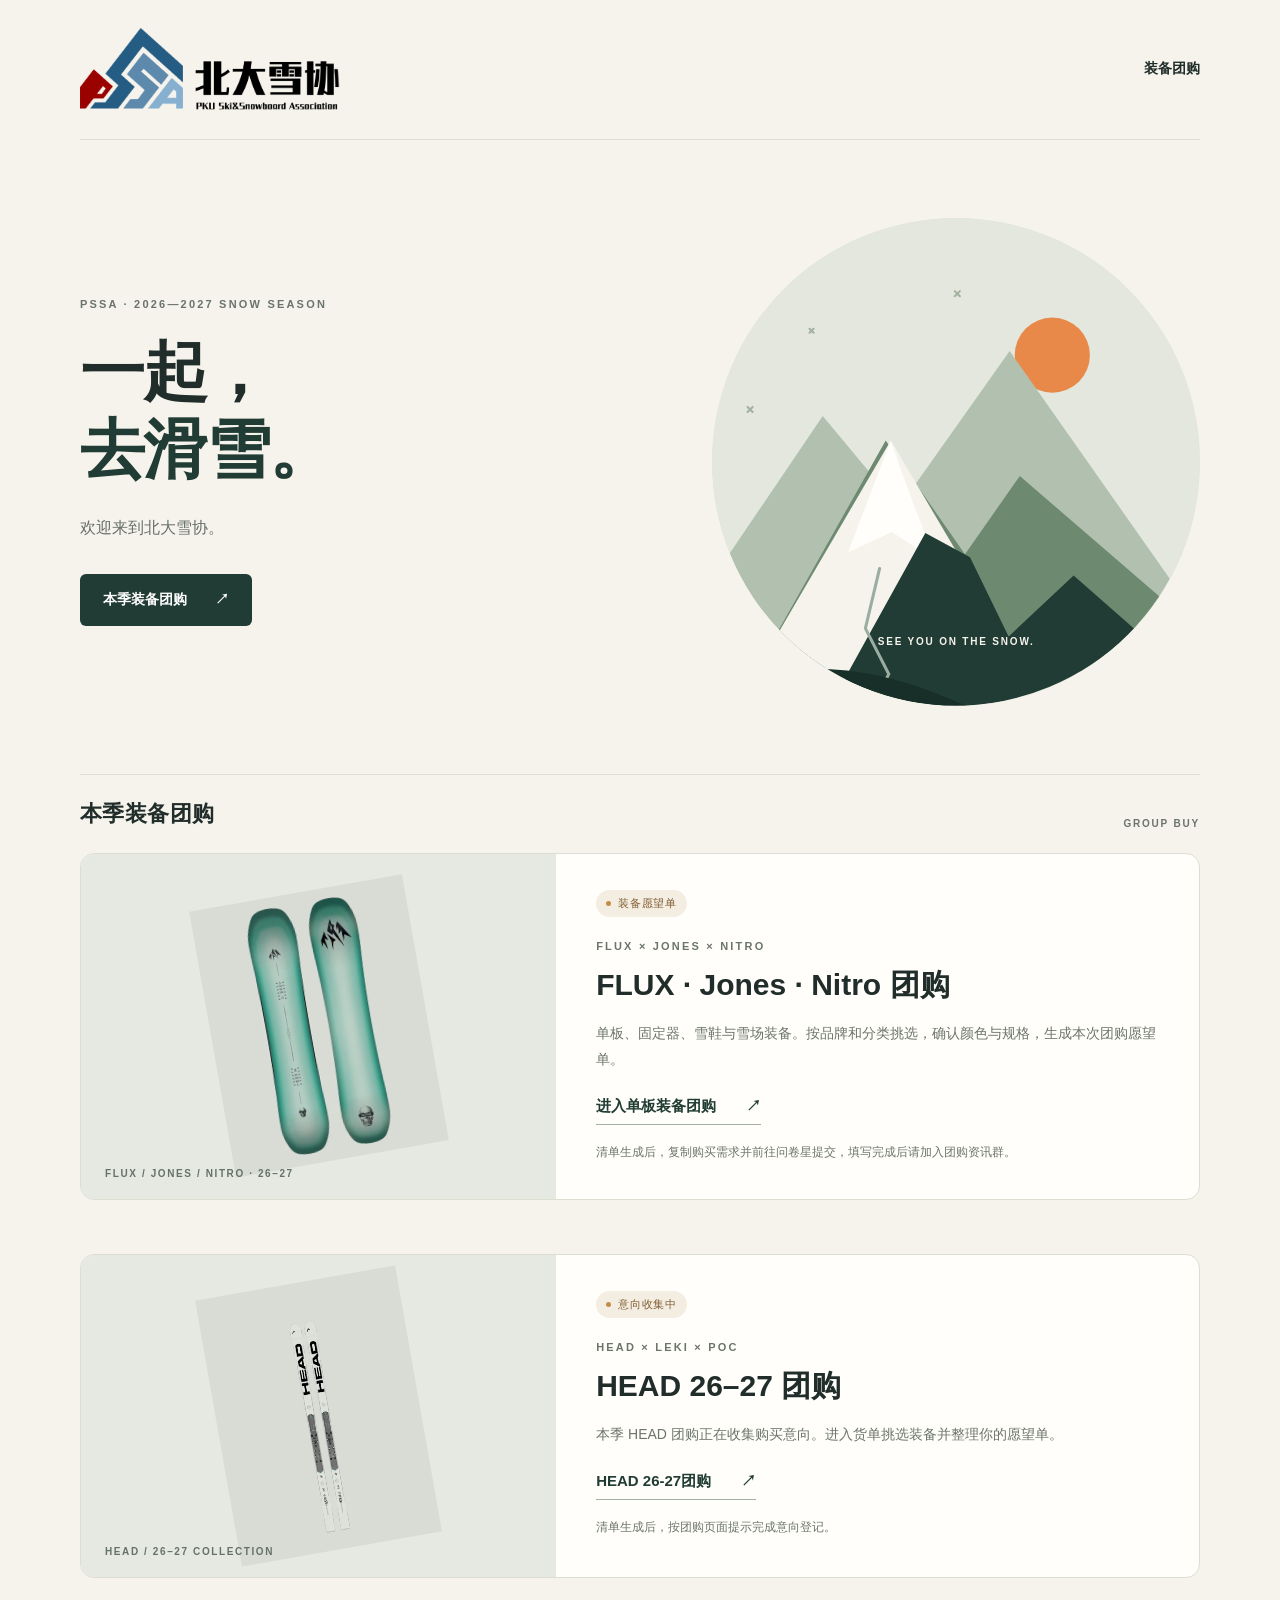
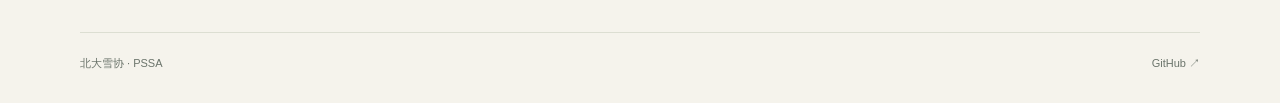
==== commit 693d617b: "Publish FLUX, Jones and Nitro group-buy catalog Add the snowboard equipment catalog and wishlist flo" ====
--- a/index.html
+++ b/index.html
@@ -4,7 +4,7 @@
   <meta charset="utf-8">
   <meta name="viewport" content="width=device-width,initial-scale=1">
   <meta name="referrer" content="no-referrer">
-  <meta name="description" content="北大雪协 PSSA（PKU Ski&amp;Snowboard Association）主页。了解本季装备团购，HEAD 26-27团购购买意向收集中。">
+  <meta name="description" content="北大雪协 PSSA（PKU Ski&amp;Snowboard Association）主页。浏览26–27雪季HEAD及FLUX、Jones、Nitro装备团购，整理你的装备愿望单。">
   <meta name="theme-color" content="#f5f3ec">
   <link rel="canonical" href="https://pkuski.github.io/">
   <link rel="icon" type="image/png" href="./assets/pssa-logo-vertical.png">
@@ -29,7 +29,7 @@
         <p class="eyebrow">PSSA · 2026—2027 SNOW SEASON</p>
         <h1>一起，<span>去滑雪。</span></h1>
         <p class="lead">欢迎来到北大雪协。</p>
-        <a class="button" href="./HEADpresale/">HEAD 26-27团购 <span aria-hidden="true">↗</span></a>
+        <a class="button" href="#group-buy">本季装备团购 <span aria-hidden="true">↗</span></a>
       </div>
       <div class="mountain" aria-hidden="true">
         <svg viewBox="0 0 480 480"><defs><clipPath id="circle"><circle cx="240" cy="240" r="240"/></clipPath></defs><g clip-path="url(#circle)"><rect width="480" height="480" fill="#e3e7dd"/><circle cx="335" cy="135" r="37" fill="#e88949"/><path d="m-30 400 139-205 75 90 109-154 216 307z" fill="#b1c0af"/><path d="m45 442 126-223 78 112 54-77 225 194z" fill="#6d8a71"/><path d="m0 520 176-301 169 286z" fill="#f5f3ec"/><path d="m176 219-42 110 43-20 42 27-28-74z" fill="#fffefa"/><path d="m210 310 44 24 38 78 64-60 187 164H96z" fill="#213c34"/><path d="m165 345-14 59 23 45-27 54" stroke="#9baca0" stroke-width="3" fill="none" stroke-linecap="round"/><path d="M0 461q114-40 233 12t260-12v80H0" fill="#172e29"/><path d="m35 186 5 5m-5 0 5-5m56-77 4 4m-4 0 4-4m139-37 5 5m-5 0 5-5" stroke="#a3b2a0" stroke-width="2" stroke-linecap="round"/></g></svg>
@@ -38,6 +38,17 @@
     </section>
     <section id="group-buy" aria-labelledby="gear-heading">
       <div class="section-top"><h2 id="gear-heading">本季装备团购</h2><p>GROUP BUY</p></div>
+      <article class="gear-card">
+        <div class="gear-art"><img src="./FJNpresale/featured.webp" alt="Jones 单板雪板官方商品图" width="420" height="270" loading="lazy"><small>FLUX / JONES / NITRO · 26–27</small></div>
+        <div class="gear-info">
+          <span class="tag">装备愿望单</span>
+          <p class="eyebrow">FLUX × JONES × NITRO</p>
+          <h3>FLUX · Jones · Nitro 团购</h3>
+          <p class="gear-description">单板、固定器、雪鞋与雪场装备。按品牌和分类挑选，确认颜色与规格，生成本次团购愿望单。</p>
+          <a class="gear-link" href="./FJNpresale/">进入单板装备团购 <span aria-hidden="true">↗</span></a>
+          <p class="gear-note">清单生成后，复制购买需求并前往问卷星提交，填写完成后请加入团购资讯群。</p>
+        </div>
+      </article>
       <article class="gear-card">
         <div class="gear-art"><img src="./HEADpresale/products/head-f313005-official.webp" alt="HEAD 双板雪板官方产品图片" width="420" height="270" loading="lazy"><small>HEAD / 26–27 COLLECTION</small></div>
         <div class="gear-info">
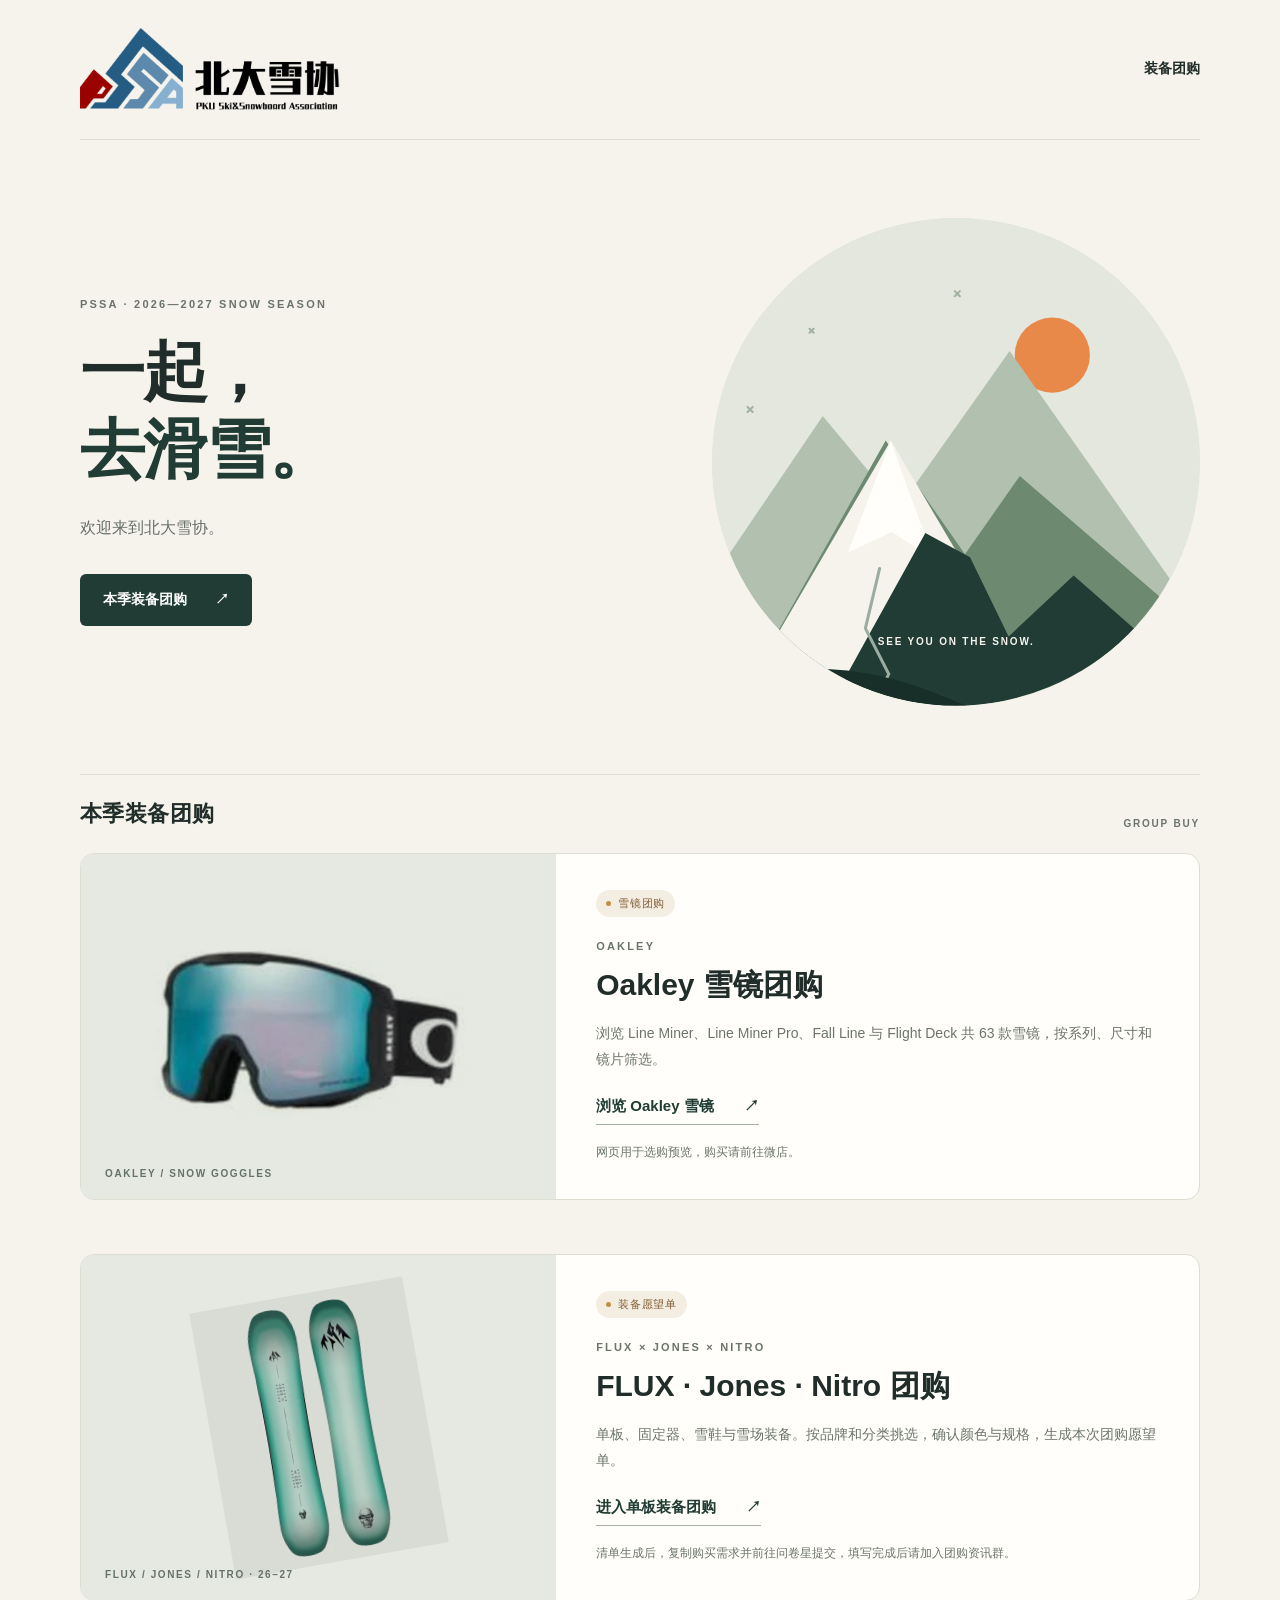
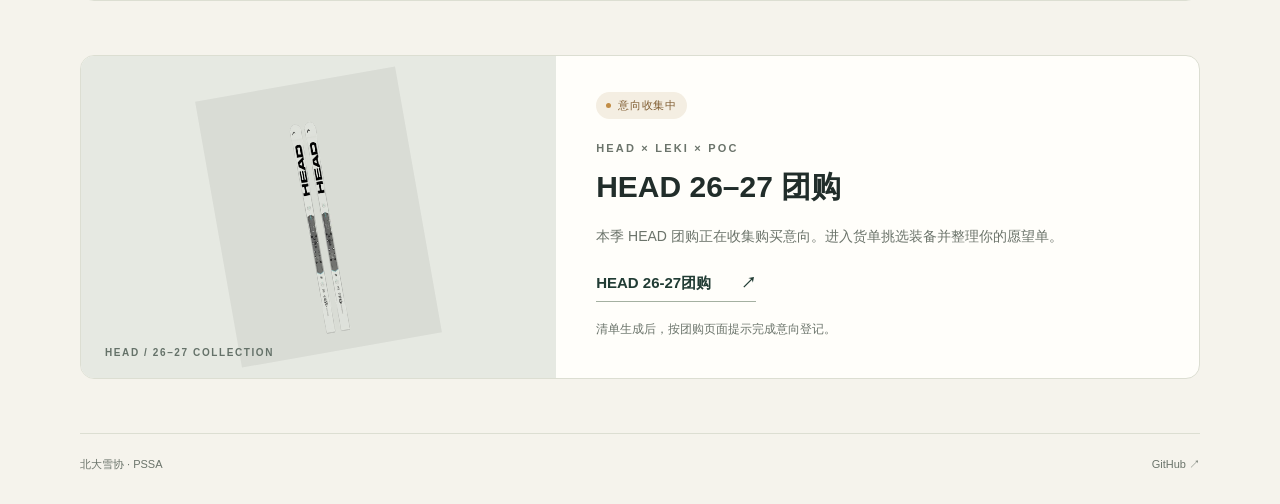
==== commit afb7885b: "Publish Oakley preview catalog" ====
--- a/index.html
+++ b/index.html
@@ -4,7 +4,7 @@
   <meta charset="utf-8">
   <meta name="viewport" content="width=device-width,initial-scale=1">
   <meta name="referrer" content="no-referrer">
-  <meta name="description" content="北大雪协 PSSA（PKU Ski&amp;Snowboard Association）主页。浏览26–27雪季HEAD及FLUX、Jones、Nitro装备团购，整理你的装备愿望单。">
+  <meta name="description" content="北大雪协 PSSA（PKU Ski&amp;Snowboard Association）主页。浏览 Oakley 雪镜、HEAD 及 FLUX、Jones、Nitro 装备团购。">
   <meta name="theme-color" content="#f5f3ec">
   <link rel="canonical" href="https://pkuski.github.io/">
   <link rel="icon" type="image/png" href="./assets/pssa-logo-vertical.png">
@@ -39,6 +39,17 @@
     <section id="group-buy" aria-labelledby="gear-heading">
       <div class="section-top"><h2 id="gear-heading">本季装备团购</h2><p>GROUP BUY</p></div>
       <article class="gear-card">
+        <div class="gear-art"><img src="./Oakleypresale/images/7070-04.webp" alt="Oakley Line Miner L 7070-04 雪镜，Prizm 蓝宝石镜片" width="420" height="270" loading="lazy" style="transform:none"><small>OAKLEY / SNOW GOGGLES</small></div>
+        <div class="gear-info">
+          <span class="tag">雪镜团购</span>
+          <p class="eyebrow">OAKLEY</p>
+          <h3>Oakley 雪镜团购</h3>
+          <p class="gear-description">浏览 Line Miner、Line Miner Pro、Fall Line 与 Flight Deck 共 63 款雪镜，按系列、尺寸和镜片筛选。</p>
+          <a class="gear-link" href="./Oakleypresale/">浏览 Oakley 雪镜 <span aria-hidden="true">↗</span></a>
+          <p class="gear-note">网页用于选购预览，购买请前往微店。</p>
+        </div>
+      </article>
+      <article class="gear-card">
         <div class="gear-art"><img src="./FJNpresale/featured.webp" alt="Jones 单板雪板官方商品图" width="420" height="270" loading="lazy"><small>FLUX / JONES / NITRO · 26–27</small></div>
         <div class="gear-info">
           <span class="tag">装备愿望单</span>
